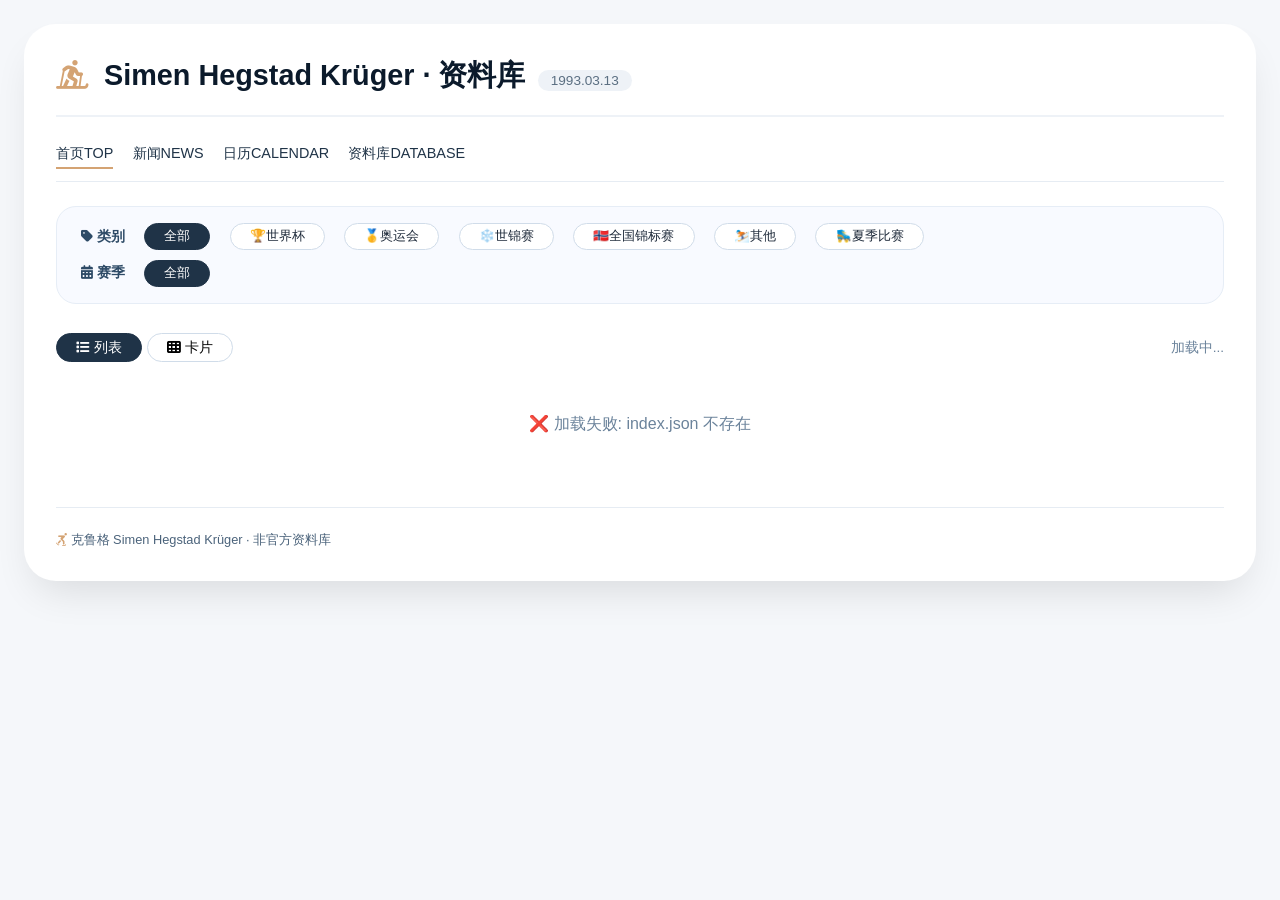
==== index.html @ 01fc7393 "Update index.html" ====
<!DOCTYPE html>
<html lang="zh-Hans">
<head>
    <meta charset="UTF-8" />
    <meta name="viewport" content="width=device-width, initial-scale=1.0" />
    <title>Simen Hegstad Krüger · 资料库</title>
    <link rel="stylesheet" href="https://cdnjs.cloudflare.com/ajax/libs/font-awesome/6.0.0-beta3/css/all.min.css" />
    <link rel="stylesheet" href="style.css" />
</head>
<body>
    <div class="container">
        <!-- 头部 -->
        <div class="site-header">
            <div>
                <span class="logo-main"><i class="fas fa-skiing-nordic"></i> Simen Hegstad Krüger · 资料库</span>
                <span class="logo-sub">1993.03.13</span>
            </div>
        </div>

        <!-- 导航 -->
        <div class="nav-links">
            <a href="#" class="active">首页TOP</a>
            <a href="#">新闻NEWS</a>
            <a href="#">日历CALENDAR</a>
            <a href="#">资料库DATABASE</a>
        </div>
        <!-- 筛选器 -->
        <div class="filter-section">
            <!-- 类别筛选 -->
            <div class="filter-row">
                <span class="label"><i class="fas fa-tag"></i> 类别</span>
                <span class="filter-tag active" data-filter="all">全部</span>
                <span class="filter-tag" data-filter="世界杯">🏆世界杯</span>
                <span class="filter-tag" data-filter="奥运会">🥇奥运会</span>
                <span class="filter-tag" data-filter="世锦赛">❄️世锦赛</span>
                <span class="filter-tag" data-filter="全国锦标赛">🇳🇴全国锦标赛</span>
                <span class="filter-tag" data-filter="其他">⛷️其他</span>
                <span class="filter-tag" data-filter="夏季比赛">🛼夏季比赛</span>
            </div>
            <!-- 赛季筛选 -->
            <div class="filter-row" style="margin-top:0.6rem;">
                <span class="label"><i class="fas fa-calendar-alt"></i> 赛季</span>
                <span class="filter-tag active" data-season="all">全部</span>
                <!-- 由 JavaScript 动态生成 -->
                <span id="season-tags-container"></span>
            </div>
        </div>

        <!-- 视图切换 -->
        <div class="view-controls">
            <div>
                <button class="view-btn active" data-view="list"><i class="fas fa-list"></i> 列表</button>
                <button class="view-btn" data-view="grid"><i class="fas fa-th"></i> 卡片</button>
            </div>
            <div style="font-size:0.85rem; color:#6b839b;">
                <span id="result-count">加载中...</span>
            </div>
        </div>

        <!-- 内容区域 -->
        <div id="content-area">
            <div class="loading"><i class="fas fa-spinner fa-spin"></i> 加载数据中...</div>
        </div>
<!-- 分页控件 -->
<div id="pagination-container" style="margin-top: 1rem; text-align: center;"></div>
        <!-- 底部 -->
        <div class="footer-meta">
            <div><i class="fas fa-skating"></i> 克鲁格 Simen Hegstad Krüger · 非官方资料库</div>
    <script src="script.js"></script>
</body>
</html>
---- style.css ----
* {
    margin: 0;
    padding: 0;
    box-sizing: border-box;
    font-family: 'Segoe UI', Roboto, sans-serif;
}
body {
    background: #f5f7fa;
    color: #1e2a3a;
    padding: 1.5rem;
}
.container {
    max-width: 1280px;
    margin: 0 auto;
    background: white;
    border-radius: 32px;
    box-shadow: 0 20px 40px -12px rgba(0, 0, 0, 0.12);
    padding: 2rem;
}
.site-header {
    display: flex;
    flex-wrap: wrap;
    align-items: baseline;
    justify-content: space-between;
    border-bottom: 2px solid #eef2f7;
    padding-bottom: 1.2rem;
    margin-bottom: 1.5rem;
}
.logo-main {
    font-size: 1.8rem;
    font-weight: 700;
    color: #0b1a2b;
}
.logo-main i {
    color: #d4a373;
    margin-right: 8px;
}
.logo-sub {
    font-size: 0.85rem;
    color: #5b6f82;
    background: #eef2f7;
    padding: 0.2rem 0.8rem;
    border-radius: 40px;
    margin-left: 0.5rem;
}
.nav-links {
    display: flex;
    flex-wrap: wrap;
    gap: 0.5rem 1.2rem;
    margin-bottom: 1.5rem;
    border-bottom: 1px solid #e6ecf3;
    padding-bottom: 0.8rem;
    font-weight: 500;
    font-size: 0.9rem;
}
.nav-links a {
    color: #1f3347;
    text-decoration: none;
    padding: 0.2rem 0;
    border-bottom: 2px solid transparent;
}
.nav-links a.active {
    border-bottom-color: #d4a373;
}
.filter-section {
    background: #f8faff;
    border-radius: 20px;
    padding: 1rem 1.5rem;
    margin-bottom: 1.8rem;
    border: 1px solid #e6edf6;
}
.filter-row {
    display: flex;
    flex-wrap: wrap;
    gap: 0.6rem 1.2rem;
    align-items: center;
}
.filter-row .label {
    font-weight: 600;
    font-size: 0.85rem;
    color: #2d4a66;
}
.filter-tag {
    padding: 0.25rem 1.2rem;
    border-radius: 30px;
    font-size: 0.8rem;
    cursor: pointer;
    border: 1px solid #d0dce9;
    background: white;
    transition: 0.15s;
}
.filter-tag:hover {
    background: #e9eef5;
}
.filter-tag.active {
    background: #1f3347;
    color: white;
    border-color: #1f3347;
}
.view-controls {
    display: flex;
    flex-wrap: wrap;
    gap: 0.5rem 1rem;
    align-items: center;
    justify-content: space-between;
    margin-bottom: 1.2rem;
}
.view-btn {
    padding: 0.3rem 1.2rem;
    border-radius: 30px;
    border: 1px solid #d0dce9;
    background: white;
    cursor: pointer;
    font-size: 0.85rem;
}
.view-btn.active {
    background: #1f3347;
    color: white;
    border-color: #1f3347;
}
.season-group {
    margin-bottom: 2rem;
}
.season-title {
    font-size: 1.2rem;
    font-weight: 700;
    color: #0b1a2b;
    padding: 0.5rem 0;
    border-bottom: 3px solid #d4a373;
    margin-bottom: 1rem;
}
.season-title .count {
    font-size: 0.75rem;
    font-weight: 400;
    color: #6b839b;
    background: #eef2f7;
    padding: 0.1rem 0.7rem;
    border-radius: 30px;
    margin-left: 0.5rem;
}
.event-list {
    display: flex;
    flex-direction: column;
    gap: 0.3rem;
}
.event-item {
    display: flex;
    flex-wrap: wrap;
    align-items: center;
    padding: 0.7rem 1rem;
    border-radius: 12px;
    background: #fafcff;
    border: 1px solid #eef2f7;
    gap: 0.5rem 1rem;
}
.event-item:hover {
    background: #f3f7fe;
}
.event-date {
    font-weight: 600;
    color: #2d4a66;
    min-width: 90px;
    font-size: 0.9rem;
}
.event-type {
    padding: 0.1rem 0.8rem;
    border-radius: 30px;
    font-size: 0.7rem;
    font-weight: 600;
    background: #e4ebf3;
    color: #2d4a66;
}
.event-type.比赛 {
    background: #fce9e6;
    color: #b3412a;
}
.event-type.冰演 {
    background: #e6f0fa;
    color: #1e6a9e;
}
.event-type.采访 {
    background: #e6f7e9;
    color: #2a7a4a;
}
.event-type.展览 {
    background: #f5ece6;
    color: #a66a3e;
}
.event-title {
    flex: 1;
    font-weight: 500;
}
.event-result {
    background: #f0e8d8;
    padding: 0.1rem 0.8rem;
    border-radius: 30px;
    font-size: 0.75rem;
    font-weight: 600;
}
.event-media {
    display: flex;
    gap: 0.6rem;
}
.event-media a {
    color: #6b839b;
    font-size: 0.85rem;
    text-decoration: none;
}
.event-media a:hover {
    color: #d4a373;
}
.event-grid {
    display: grid;
    grid-template-columns: repeat(auto-fill, minmax(280px, 1fr));
    gap: 1rem;
}
.event-card {
    background: #fafcff;
    border: 1px solid #eef2f7;
    border-radius: 16px;
    padding: 1.2rem;
}
.event-card .date {
    font-size: 0.8rem;
    color: #6b839b;
}
.event-card .title {
    font-weight: 600;
    font-size: 1rem;
    margin: 0.3rem 0;
}
.event-card .type {
    display: inline-block;
    padding: 0.1rem 0.7rem;
    border-radius: 30px;
    font-size: 0.7rem;
    font-weight: 600;
    margin-top: 0.3rem;
}
.event-card .type.比赛 {
    background: #fce9e6;
    color: #b3412a;
}
.event-card .type.冰演 {
    background: #e6f0fa;
    color: #1e6a9e;
}
.event-card .type.采访 {
    background: #e6f7e9;
    color: #2a7a4a;
}
.event-card .type.展览 {
    background: #f5ece6;
    color: #a66a3e;
}
.event-card .media-links {
    margin-top: 0.6rem;
    display: flex;
    gap: 0.8rem;
    font-size: 0.8rem;
}
.event-card .media-links a {
    color: #6b839b;
    text-decoration: none;
}
.event-card .media-links a:hover {
    color: #d4a373;
}
.footer-meta {
    margin-top: 2.5rem;
    padding-top: 1.5rem;
    border-top: 1px solid #e6ecf3;
    display: flex;
    flex-wrap: wrap;
    justify-content: space-between;
    font-size: 0.8rem;
    color: #4b637b;
}
.footer-meta i {
    color: #d4a373;
}
.github-badge {
    background: #1e2f40;
    color: white;
    padding: 0.2rem 1rem;
    border-radius: 40px;
    font-size: 0.75rem;
    margin-left: 0.5rem;
}
.loading,
.empty {
    text-align: center;
    padding: 2rem;
    color: #6b839b;
}
.empty i {
    font-size: 2rem;
    display: block;
    margin-bottom: 0.5rem;
}
@media (max-width: 600px) {
    .container {
        padding: 1rem;
    }
    .event-item {
        flex-direction: column;
        align-items: flex-start;
    }
}
.pagination {
    display: flex;
    gap: 0.4rem;
    justify-content: center;
    align-items: center;
    flex-wrap: wrap;
    margin-top: 1rem;
    padding-top: 1rem;
    border-top: 1px solid #eef2f7;
}
.page-btn {
    padding: 0.3rem 0.8rem;
    border-radius: 30px;
    border: 1px solid #d0dce9;
    background: white;
    cursor: pointer;
    font-size: 0.85rem;
    transition: 0.15s;
}
.page-btn:hover:not(:disabled) {
    background: #e9eef5;
}
.page-btn.active {
    background: #1f3347;
    color: white;
    border-color: #1f3347;
}
.page-btn:disabled {
    opacity: 0.4;
    cursor: not-allowed;
}
.page-ellipsis {
    padding: 0.3rem 0.4rem;
    color: #6b839b;
}
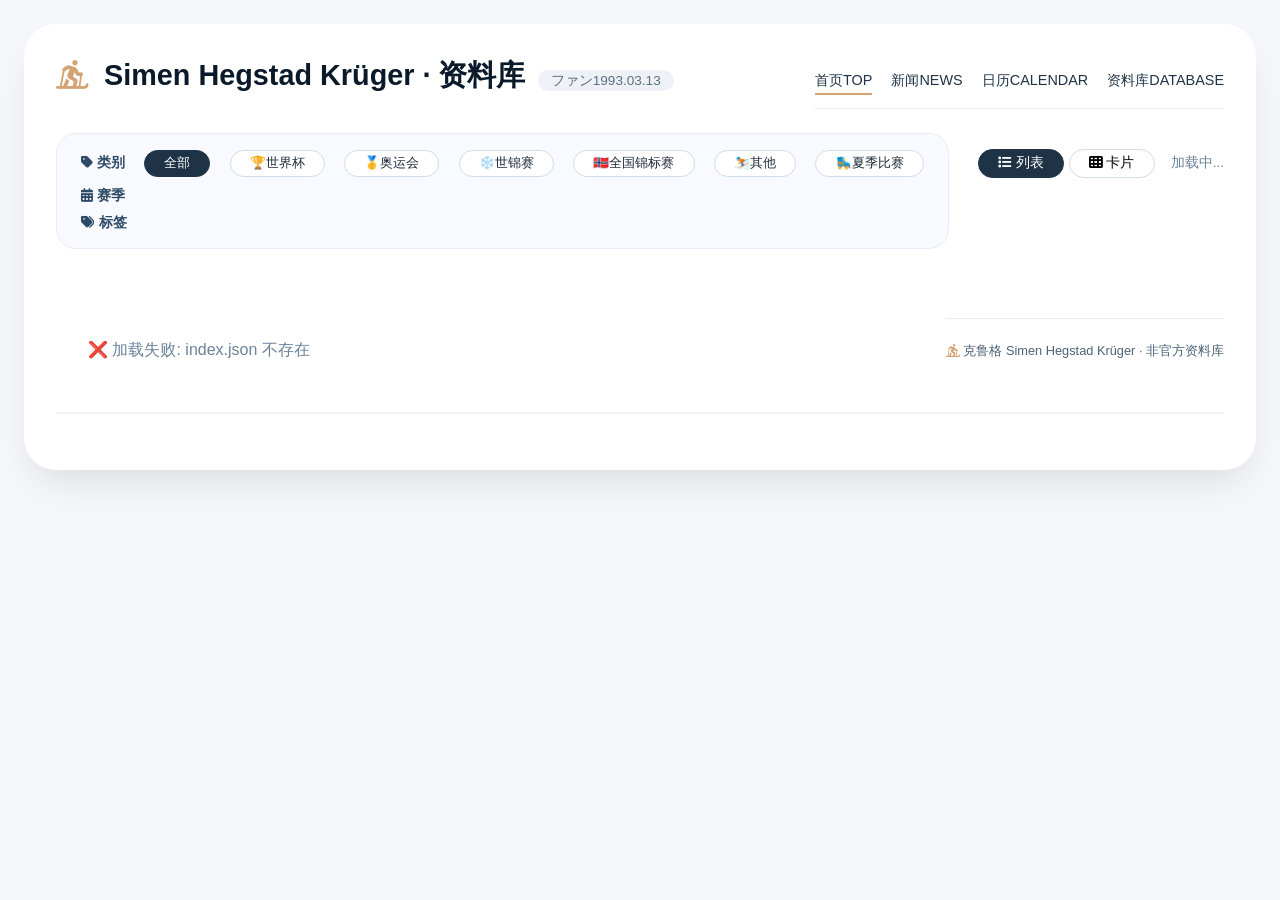
==== commit e06ce91f: "Update index.html" ====
--- a/index.html
+++ b/index.html
@@ -3,28 +3,27 @@
 <head>
     <meta charset="UTF-8" />
     <meta name="viewport" content="width=device-width, initial-scale=1.0" />
-    <title>Simen Hegstad Krüger · 资料库</title>
+    <title>羽生结弦 · 资料库</title>
     <link rel="stylesheet" href="https://cdnjs.cloudflare.com/ajax/libs/font-awesome/6.0.0-beta3/css/all.min.css" />
     <link rel="stylesheet" href="style.css" />
 </head>
 <body>
     <div class="container">
-        <!-- 头部 -->
+        <!-- ===== 头部 ===== -->
         <div class="site-header">
             <div>
                 <span class="logo-main"><i class="fas fa-skiing-nordic"></i> Simen Hegstad Krüger · 资料库</span>
-                <span class="logo-sub">1993.03.13</span>
+                <span class="logo-sub">ファン1993.03.13</span>
             </div>
-        </div>
-
-        <!-- 导航 -->
+        <!-- ===== 导航 ===== -->
         <div class="nav-links">
             <a href="#" class="active">首页TOP</a>
             <a href="#">新闻NEWS</a>
             <a href="#">日历CALENDAR</a>
             <a href="#">资料库DATABASE</a>
-        </div>
-        <!-- 筛选器 -->
+          </div>
+
+        <!-- ===== 筛选区域 ===== -->
         <div class="filter-section">
             <!-- 类别筛选 -->
             <div class="filter-row">
@@ -35,18 +34,26 @@
                 <span class="filter-tag" data-filter="世锦赛">❄️世锦赛</span>
                 <span class="filter-tag" data-filter="全国锦标赛">🇳🇴全国锦标赛</span>
                 <span class="filter-tag" data-filter="其他">⛷️其他</span>
-                <span class="filter-tag" data-filter="夏季比赛">🛼夏季比赛</span>
-            </div>
+                <span class="filter-tag" data-filter="夏季比赛">🛼夏季比赛</span>         
+             </div>
             <!-- 赛季筛选 -->
             <div class="filter-row" style="margin-top:0.6rem;">
                 <span class="label"><i class="fas fa-calendar-alt"></i> 赛季</span>
-                <span class="filter-tag active" data-season="all">全部</span>
-                <!-- 由 JavaScript 动态生成 -->
-                <span id="season-tags-container"></span>
+                <span id="season-tags-container">
+                    <!-- 由 JavaScript 动态生成 -->
+                </span>
+            </div>
+
+            <!-- 标签筛选 -->
+            <div class="filter-row" style="margin-top:0.6rem; flex-wrap: wrap;">
+                <span class="label"><i class="fas fa-tags"></i> 标签</span>
+                <span id="tag-container">
+                    <!-- 由 JavaScript 动态生成 -->
+                </span>
             </div>
         </div>
 
-        <!-- 视图切换 -->
+        <!-- ===== 视图切换 ===== -->
         <div class="view-controls">
             <div>
                 <button class="view-btn active" data-view="list"><i class="fas fa-list"></i> 列表</button>
@@ -57,15 +64,17 @@
             </div>
         </div>
 
-        <!-- 内容区域 -->
+        <!-- ===== 内容区域 ===== -->
         <div id="content-area">
             <div class="loading"><i class="fas fa-spinner fa-spin"></i> 加载数据中...</div>
         </div>
-<!-- 分页控件 -->
-<div id="pagination-container" style="margin-top: 1rem; text-align: center;"></div>
-        <!-- 底部 -->
+
+        <!-- ===== 分页控件 ===== -->
+        <div id="pagination-container" style="margin-top: 1rem; text-align: center;"></div>
+
+        <!-- ===== 底部 ===== -->
         <div class="footer-meta">
-            <div><i class="fas fa-skating"></i> 克鲁格 Simen Hegstad Krüger · 非官方资料库</div>
+            <div><i class="fas fa-skiing-nordic"></i> 克鲁格 Simen Hegstad Krüger · 非官方资料库</div>
     <script src="script.js"></script>
 </body>
 </html>
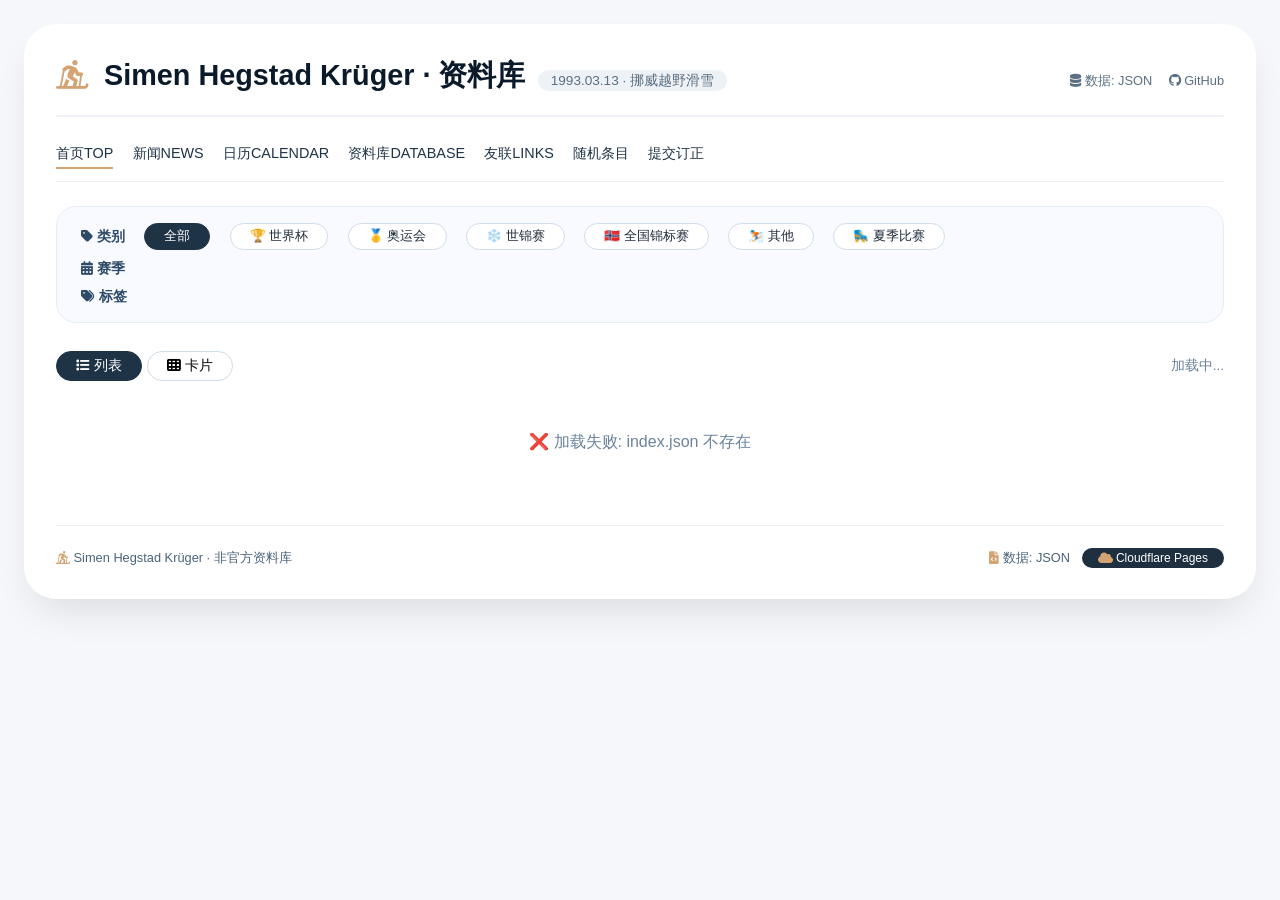
==== commit fc003a11: "Update index.html" ====
--- a/index.html
+++ b/index.html
@@ -3,7 +3,7 @@
 <head>
     <meta charset="UTF-8" />
     <meta name="viewport" content="width=device-width, initial-scale=1.0" />
-    <title>羽生结弦 · 资料库</title>
+    <title>Simen Hegstad Krüger · 资料库</title>
     <link rel="stylesheet" href="https://cdnjs.cloudflare.com/ajax/libs/font-awesome/6.0.0-beta3/css/all.min.css" />
     <link rel="stylesheet" href="style.css" />
 </head>
@@ -13,15 +13,24 @@
         <div class="site-header">
             <div>
                 <span class="logo-main"><i class="fas fa-skiing-nordic"></i> Simen Hegstad Krüger · 资料库</span>
-                <span class="logo-sub">ファン1993.03.13</span>
+                <span class="logo-sub">1993.03.13 · 挪威越野滑雪</span>
             </div>
+            <div style="font-size:0.8rem; color:#5b6f82;">
+                <i class="fas fa-database"></i> 数据: JSON
+                <span style="margin-left:0.8rem;"><i class="fab fa-github"></i> GitHub</span>
+            </div>
+        </div>
+
         <!-- ===== 导航 ===== -->
         <div class="nav-links">
             <a href="#" class="active">首页TOP</a>
             <a href="#">新闻NEWS</a>
             <a href="#">日历CALENDAR</a>
             <a href="#">资料库DATABASE</a>
-          </div>
+            <a href="#">友联LINKS</a>
+            <a href="#">随机条目</a>
+            <a href="#">提交订正</a>
+        </div>
 
         <!-- ===== 筛选区域 ===== -->
         <div class="filter-section">
@@ -29,13 +38,14 @@
             <div class="filter-row">
                 <span class="label"><i class="fas fa-tag"></i> 类别</span>
                 <span class="filter-tag active" data-filter="all">全部</span>
-                <span class="filter-tag" data-filter="世界杯">🏆世界杯</span>
-                <span class="filter-tag" data-filter="奥运会">🥇奥运会</span>
-                <span class="filter-tag" data-filter="世锦赛">❄️世锦赛</span>
-                <span class="filter-tag" data-filter="全国锦标赛">🇳🇴全国锦标赛</span>
-                <span class="filter-tag" data-filter="其他">⛷️其他</span>
-                <span class="filter-tag" data-filter="夏季比赛">🛼夏季比赛</span>         
-             </div>
+                <span class="filter-tag" data-filter="世界杯">🏆 世界杯</span>
+                <span class="filter-tag" data-filter="奥运会">🥇 奥运会</span>
+                <span class="filter-tag" data-filter="世锦赛">❄️ 世锦赛</span>
+                <span class="filter-tag" data-filter="全国锦标赛">🇳🇴 全国锦标赛</span>
+                <span class="filter-tag" data-filter="其他">⛷️ 其他</span>
+                <span class="filter-tag" data-filter="夏季比赛">🛼 夏季比赛</span>
+            </div>
+
             <!-- 赛季筛选 -->
             <div class="filter-row" style="margin-top:0.6rem;">
                 <span class="label"><i class="fas fa-calendar-alt"></i> 赛季</span>
@@ -74,7 +84,14 @@
 
         <!-- ===== 底部 ===== -->
         <div class="footer-meta">
-            <div><i class="fas fa-skiing-nordic"></i> 克鲁格 Simen Hegstad Krüger · 非官方资料库</div>
+            <div><i class="fas fa-skiing-nordic"></i> Simen Hegstad Krüger · 非官方资料库</div>
+            <div>
+                <i class="fas fa-file-code"></i> 数据: JSON
+                <span class="github-badge"><i class="fas fa-cloud"></i> Cloudflare Pages</span>
+            </div>
+        </div>
+    </div>
+
     <script src="script.js"></script>
 </body>
 </html>
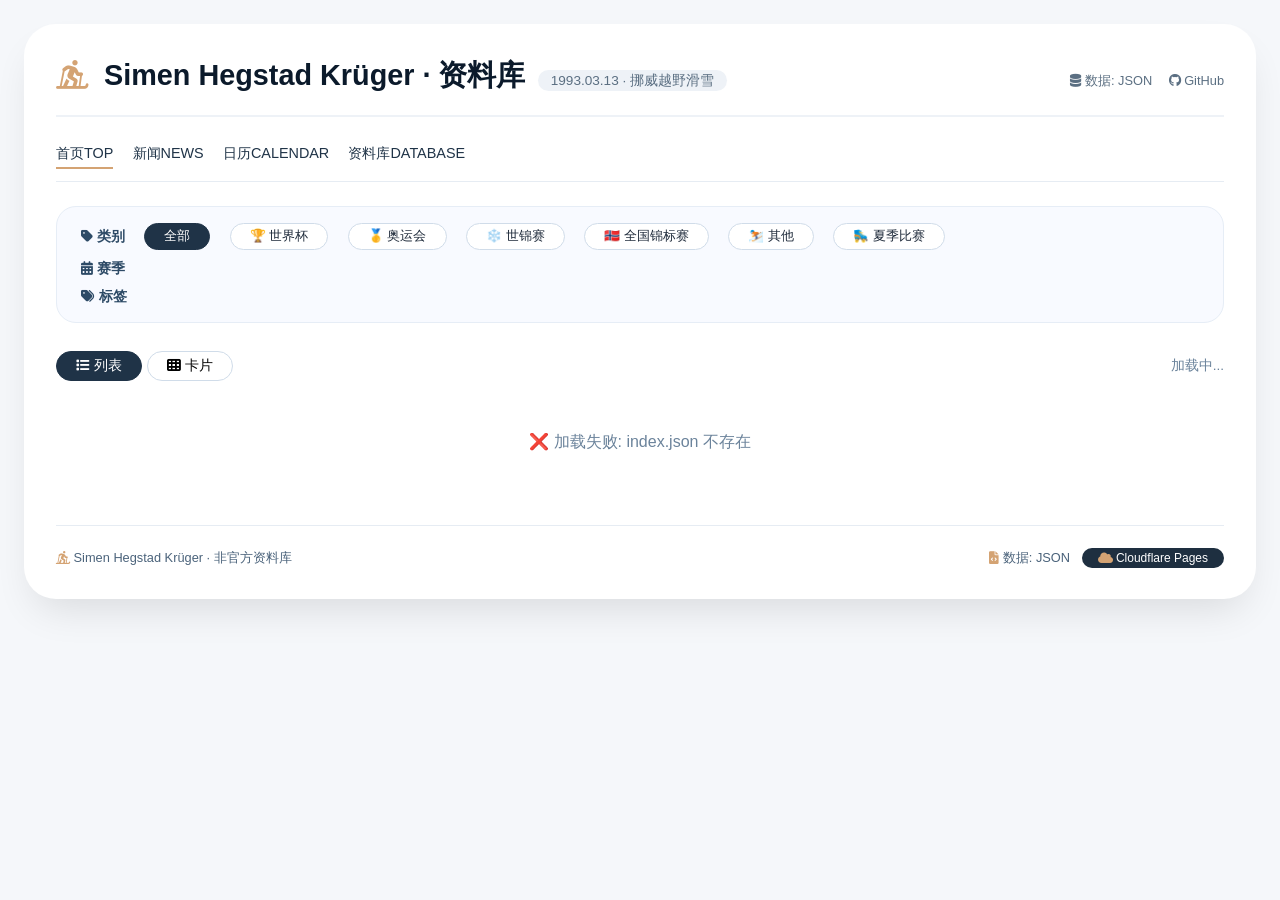
==== commit 8cba145c: "Update index.html" ====
--- a/index.html
+++ b/index.html
@@ -27,9 +27,6 @@
             <a href="#">新闻NEWS</a>
             <a href="#">日历CALENDAR</a>
             <a href="#">资料库DATABASE</a>
-            <a href="#">友联LINKS</a>
-            <a href="#">随机条目</a>
-            <a href="#">提交订正</a>
         </div>
 
         <!-- ===== 筛选区域 ===== -->
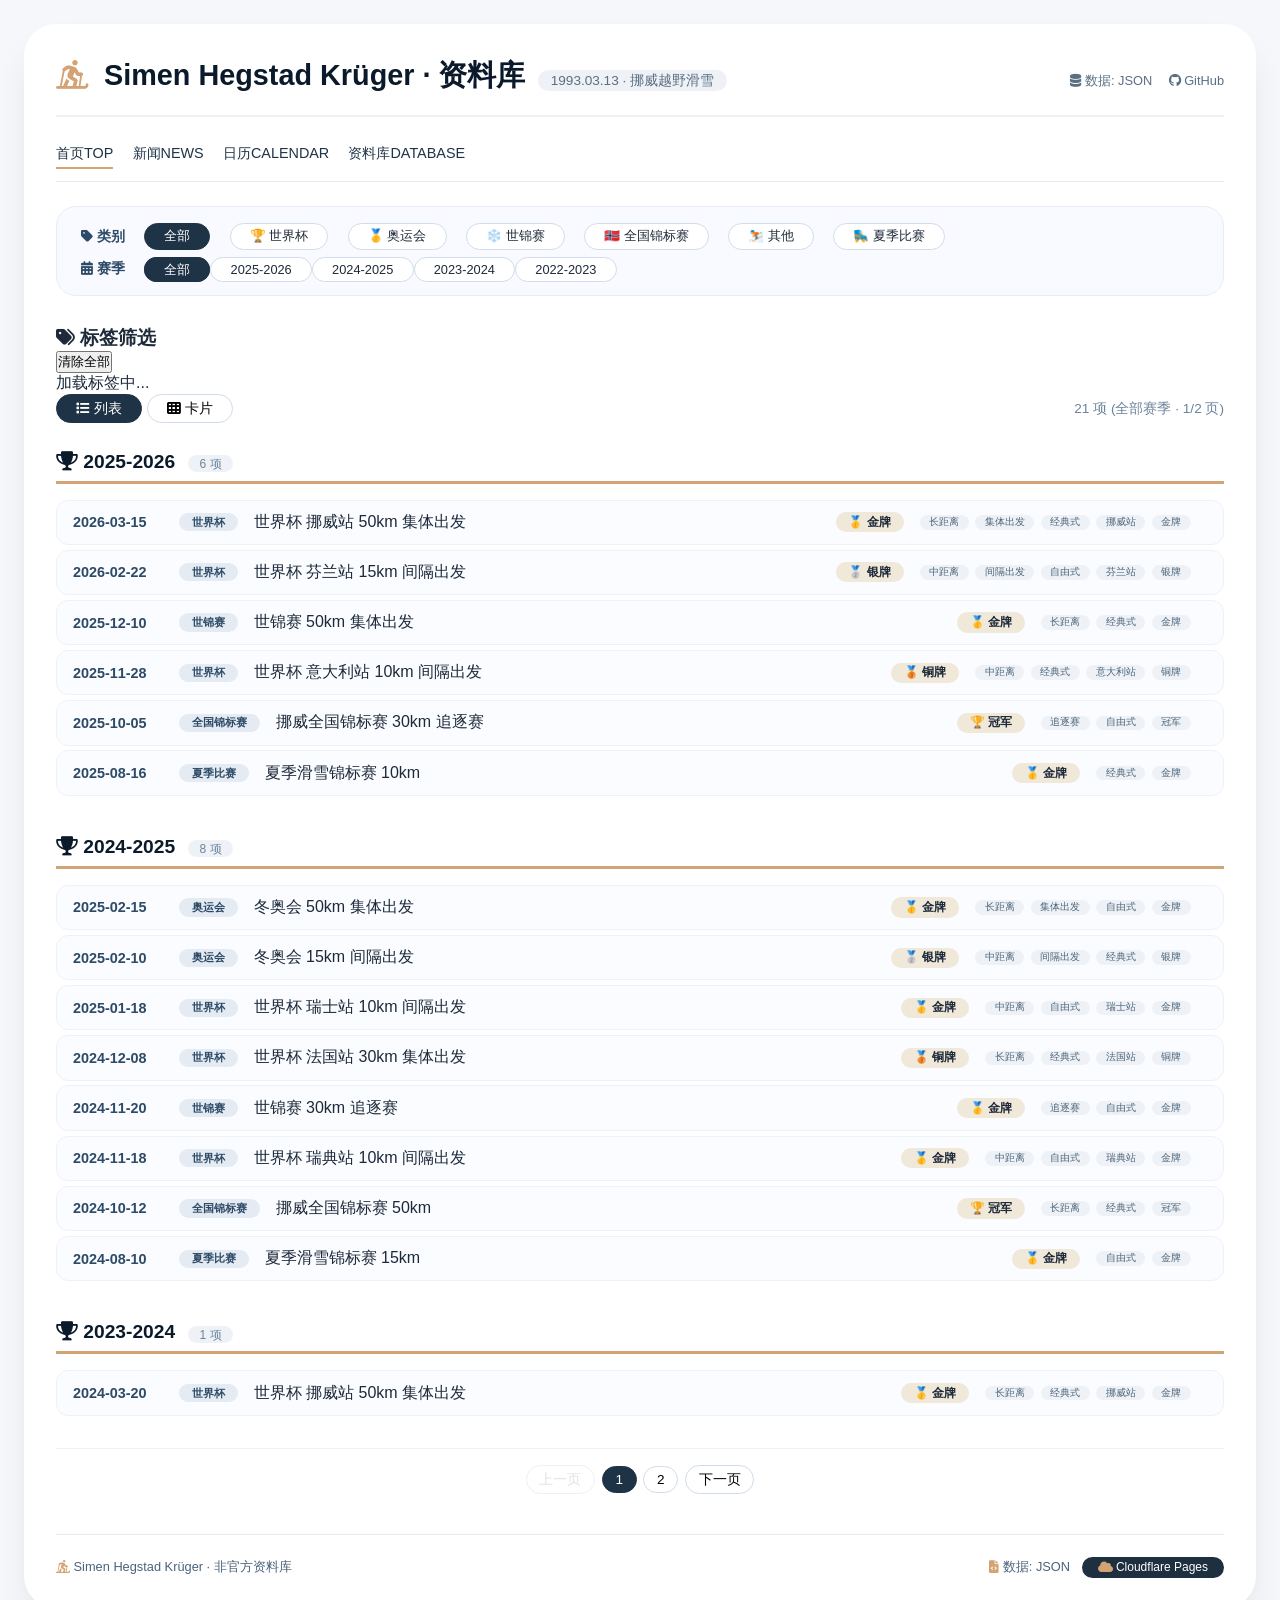
==== commit b8dc7279: "Update index.html" ====
--- a/index.html
+++ b/index.html
@@ -31,7 +31,7 @@
 
         <!-- ===== 筛选区域 ===== -->
         <div class="filter-section">
-            <!-- 类别筛选 -->
+            <!-- 类别筛选（横向） -->
             <div class="filter-row">
                 <span class="label"><i class="fas fa-tag"></i> 类别</span>
                 <span class="filter-tag active" data-filter="all">全部</span>
@@ -43,41 +43,49 @@
                 <span class="filter-tag" data-filter="夏季比赛">🛼 夏季比赛</span>
             </div>
 
-            <!-- 赛季筛选 -->
+            <!-- 赛季筛选（横向） -->
             <div class="filter-row" style="margin-top:0.6rem;">
                 <span class="label"><i class="fas fa-calendar-alt"></i> 赛季</span>
-                <span id="season-tags-container">
-                    <!-- 由 JavaScript 动态生成 -->
-                </span>
-            </div>
-
-            <!-- 标签筛选 -->
-            <div class="filter-row" style="margin-top:0.6rem; flex-wrap: wrap;">
-                <span class="label"><i class="fas fa-tags"></i> 标签</span>
-                <span id="tag-container">
-                    <!-- 由 JavaScript 动态生成 -->
-                </span>
+                <span id="season-tags-container"></span>
             </div>
         </div>
 
-        <!-- ===== 视图切换 ===== -->
-        <div class="view-controls">
-            <div>
-                <button class="view-btn active" data-view="list"><i class="fas fa-list"></i> 列表</button>
-                <button class="view-btn" data-view="grid"><i class="fas fa-th"></i> 卡片</button>
-            </div>
-            <div style="font-size:0.85rem; color:#6b839b;">
-                <span id="result-count">加载中...</span>
+        <!-- ===== 主体：侧边栏 + 内容 ===== -->
+        <div class="main-layout">
+            <!-- 左侧：纵向标签筛选 -->
+            <aside class="tag-sidebar">
+                <div class="tag-sidebar-header">
+                    <h3><i class="fas fa-tags"></i> 标签筛选</h3>
+                    <button id="clear-tags-btn" class="clear-btn">清除全部</button>
+                </div>
+                <div id="tag-sidebar-content">
+                    <!-- 由 JavaScript 动态生成 -->
+                    <div class="loading-tags">加载标签中...</div>
+                </div>
+            </aside>
+
+            <!-- 右侧：内容区 -->
+            <div class="main-content">
+                <!-- 视图切换 -->
+                <div class="view-controls">
+                    <div>
+                        <button class="view-btn active" data-view="list"><i class="fas fa-list"></i> 列表</button>
+                        <button class="view-btn" data-view="grid"><i class="fas fa-th"></i> 卡片</button>
+                    </div>
+                    <div style="font-size:0.85rem; color:#6b839b;">
+                        <span id="result-count">加载中...</span>
+                    </div>
+                </div>
+
+                <!-- 内容区域 -->
+                <div id="content-area">
+                    <div class="loading"><i class="fas fa-spinner fa-spin"></i> 加载数据中...</div>
+                </div>
+
+                <!-- 分页 -->
+                <div id="pagination-container" style="margin-top: 1rem; text-align: center;"></div>
             </div>
         </div>
-
-        <!-- ===== 内容区域 ===== -->
-        <div id="content-area">
-            <div class="loading"><i class="fas fa-spinner fa-spin"></i> 加载数据中...</div>
-        </div>
-
-        <!-- ===== 分页控件 ===== -->
-        <div id="pagination-container" style="margin-top: 1rem; text-align: center;"></div>
 
         <!-- ===== 底部 ===== -->
         <div class="footer-meta">
--- a/style.css
+++ b/style.css
@@ -342,3 +342,55 @@
     padding: 0.3rem 0.4rem;
     color: #6b839b;
 }
+/* ---------- 标签样式 ---------- */
+.event-tags {
+    display: flex;
+    flex-wrap: wrap;
+    gap: 0.25rem 0.4rem;
+}
+
+.mini-tag {
+    background: #eef2f7;
+    padding: 0.05rem 0.6rem;
+    border-radius: 30px;
+    font-size: 0.6rem;
+    color: #4d6479;
+    white-space: nowrap;
+}
+
+/* 标签按钮选中状态 */
+.tag-btn.active {
+    background: #d4a373 !important;
+    color: white !important;
+    border-color: #d4a373 !important;
+}
+/* ---------- 标签样式 ---------- */
+.event-tags {
+    display: flex;
+    flex-wrap: wrap;
+    gap: 0.25rem 0.4rem;
+}
+
+.mini-tag {
+    background: #eef2f7;
+    padding: 0.05rem 0.6rem;
+    border-radius: 30px;
+    font-size: 0.6rem;
+    color: #4d6479;
+    white-space: nowrap;
+}
+
+/* 标签按钮选中状态 */
+.tag-btn.active {
+    background: #d4a373 !important;
+    color: white !important;
+    border-color: #d4a373 !important;
+}
+
+.tag-btn:hover {
+    background: #e9eef5;
+}
+/* 标签按钮悬停 */
+.tag-btn:hover {
+    background: #e9eef5;
+}
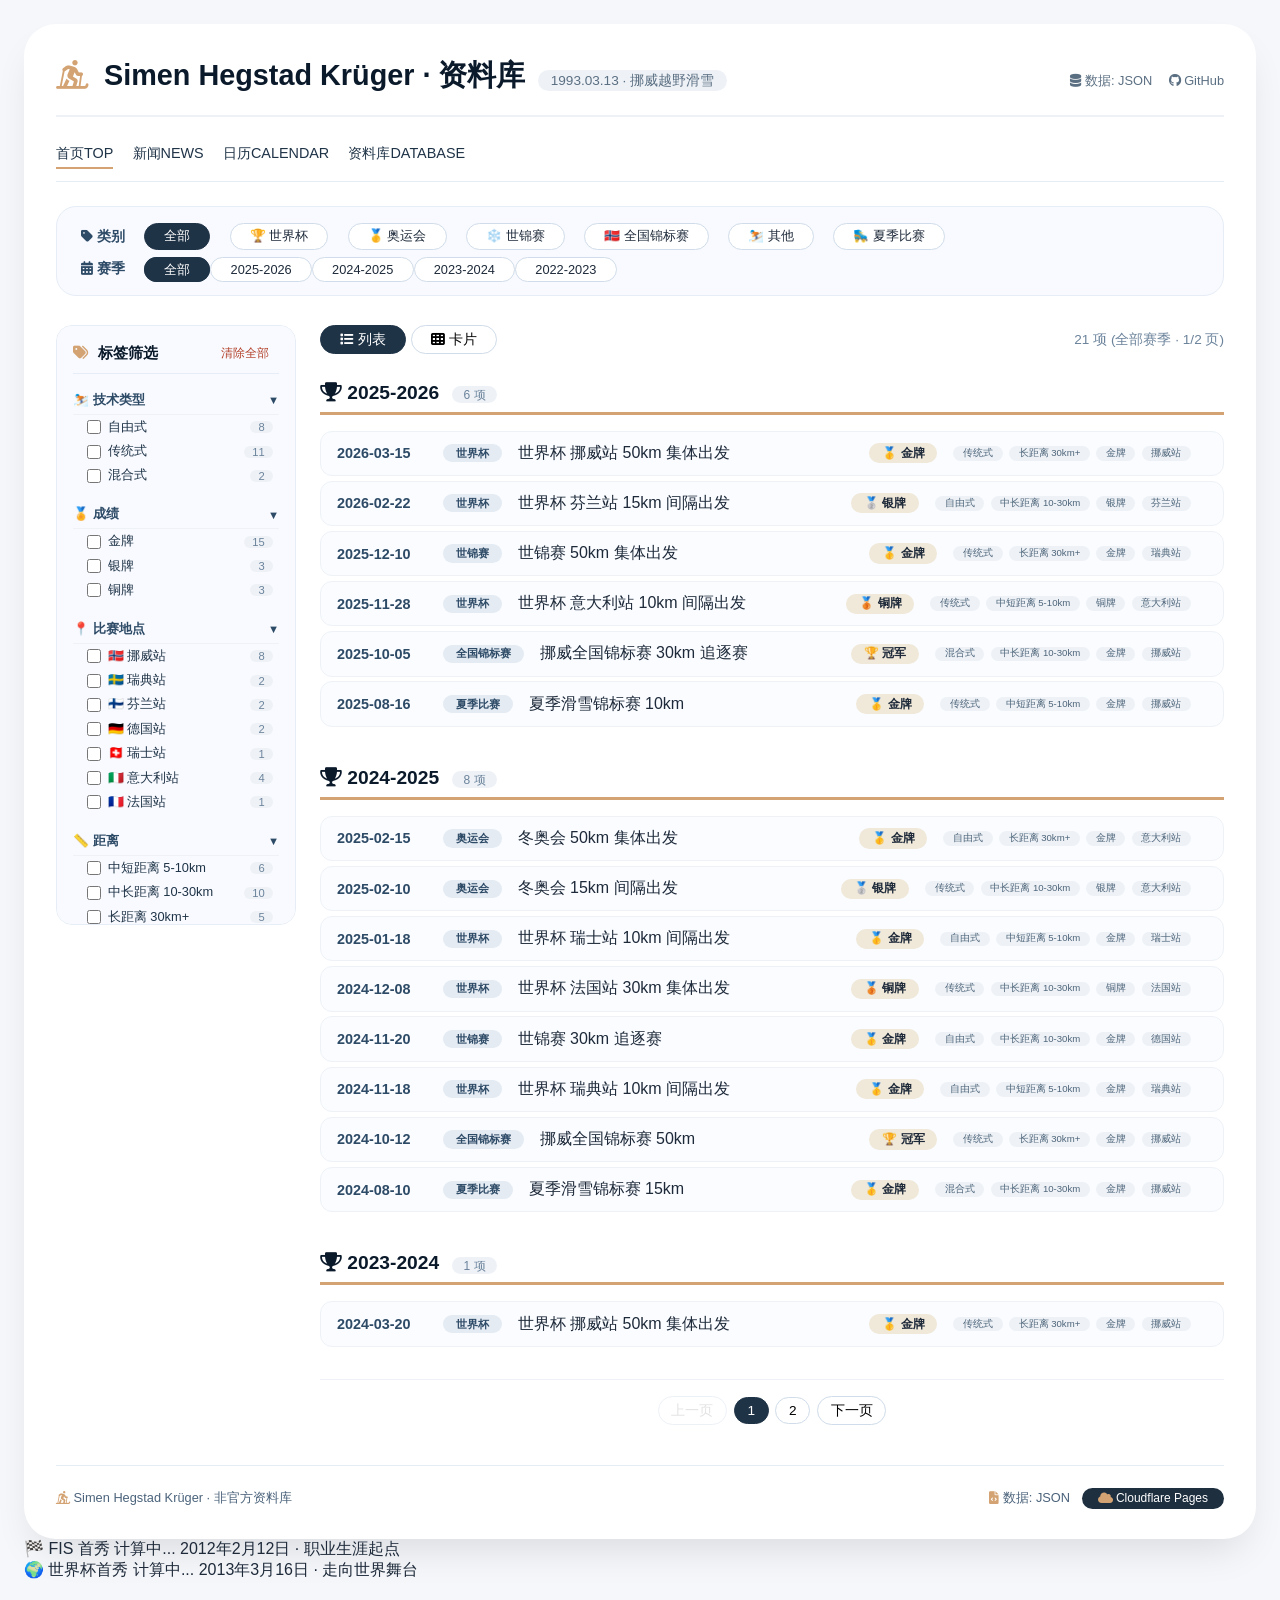
==== commit 871e2574: "Update index.html" ====
--- a/index.html
+++ b/index.html
@@ -96,7 +96,20 @@
             </div>
         </div>
     </div>
-
+    <!-- ===== 底部生涯统计 ===== -->
+<div class="career-stats">
+    <div class="career-stat-item">
+        <span class="career-stat-label">🏁 FIS 首秀</span>
+        <span class="career-stat-number" id="fis-days">计算中...</span>
+        <span class="career-stat-desc">2012年2月12日 · 职业生涯起点</span>
+    </div>
+    <div class="career-stat-divider"></div>
+    <div class="career-stat-item">
+        <span class="career-stat-label">🌍 世界杯首秀</span>
+        <span class="career-stat-number" id="wc-days">计算中...</span>
+        <span class="career-stat-desc">2013年3月16日 · 走向世界舞台</span>
+    </div>
+</div>
     <script src="script.js"></script>
 </body>
 </html>
--- a/style.css
+++ b/style.css
@@ -394,3 +394,177 @@
 .tag-btn:hover {
     background: #e9eef5;
 }
+/* ===== 主布局 ===== */
+.main-layout {
+    display: flex;
+    gap: 1.5rem;
+    margin-top: 1rem;
+}
+
+/* ===== 左侧标签侧边栏 ===== */
+.tag-sidebar {
+    width: 240px;
+    min-width: 200px;
+    flex-shrink: 0;
+    background: #f8faff;
+    border-radius: 16px;
+    padding: 1rem;
+    border: 1px solid #e6edf6;
+    max-height: 600px;
+    overflow-y: auto;
+    position: sticky;
+    top: 1rem;
+}
+
+.tag-sidebar-header {
+    display: flex;
+    justify-content: space-between;
+    align-items: center;
+    margin-bottom: 0.8rem;
+    padding-bottom: 0.5rem;
+    border-bottom: 1px solid #e6edf6;
+}
+
+.tag-sidebar-header h3 {
+    font-size: 0.95rem;
+    font-weight: 600;
+    color: #0b1a2b;
+    margin: 0;
+}
+
+.tag-sidebar-header h3 i {
+    color: #d4a373;
+    margin-right: 6px;
+}
+
+.clear-btn {
+    background: none;
+    border: none;
+    color: #b3412a;
+    font-size: 0.75rem;
+    cursor: pointer;
+    padding: 0.2rem 0.6rem;
+    border-radius: 4px;
+}
+
+.clear-btn:hover {
+    background: #fce9e6;
+}
+
+/* ===== 标签分类组 ===== */
+.tag-group {
+    margin-bottom: 0.8rem;
+}
+
+.tag-group-title {
+    font-weight: 600;
+    font-size: 0.8rem;
+    color: #2d4a66;
+    padding: 0.3rem 0;
+    cursor: pointer;
+    display: flex;
+    justify-content: space-between;
+    align-items: center;
+    user-select: none;
+    border-bottom: 1px solid #eef2f7;
+}
+
+.tag-group-title:hover {
+    color: #d4a373;
+}
+
+.tag-group-title .arrow {
+    transition: transform 0.2s;
+    font-size: 0.7rem;
+}
+
+.tag-group-title .arrow.collapsed {
+    transform: rotate(-90deg);
+}
+
+.tag-group-items {
+    padding-left: 0.5rem;
+    overflow: hidden;
+    transition: max-height 0.3s ease;
+}
+
+.tag-group-items.collapsed {
+    max-height: 0 !important;
+    padding-top: 0;
+    padding-bottom: 0;
+}
+
+/* ===== 标签项（纵向） ===== */
+.tag-item {
+    display: flex;
+    align-items: center;
+    gap: 0.4rem;
+    padding: 0.2rem 0.4rem;
+    border-radius: 6px;
+    cursor: pointer;
+    font-size: 0.8rem;
+    color: #1f3347;
+    transition: 0.15s;
+    margin: 1px 0;
+}
+
+.tag-item:hover {
+    background: #eef2f7;
+}
+
+.tag-item input[type="checkbox"] {
+    width: 14px;
+    height: 14px;
+    cursor: pointer;
+    accent-color: #d4a373;
+    flex-shrink: 0;
+}
+
+.tag-item .tag-label {
+    flex: 1;
+}
+
+.tag-item .tag-count {
+    color: #6b839b;
+    font-size: 0.7rem;
+    background: #eef2f7;
+    padding: 0 0.5rem;
+    border-radius: 30px;
+}
+
+.tag-item.active {
+    background: #f0ece4;
+}
+
+/* ===== 右侧内容 ===== */
+.main-content {
+    flex: 1;
+    min-width: 0;
+}
+
+/* ===== 响应式 ===== */
+@media (max-width: 768px) {
+    .main-layout {
+        flex-direction: column;
+    }
+    
+    .tag-sidebar {
+        width: 100%;
+        min-width: unset;
+        max-height: 300px;
+        position: static;
+    }
+    
+    .tag-sidebar .tag-group-items {
+        max-height: 200px;
+        overflow-y: auto;
+    }
+}
+
+/* ===== 加载状态 ===== */
+.loading-tags {
+    color: #6b839b;
+    font-size: 0.85rem;
+    text-align: center;
+    padding: 1rem 0;
+}
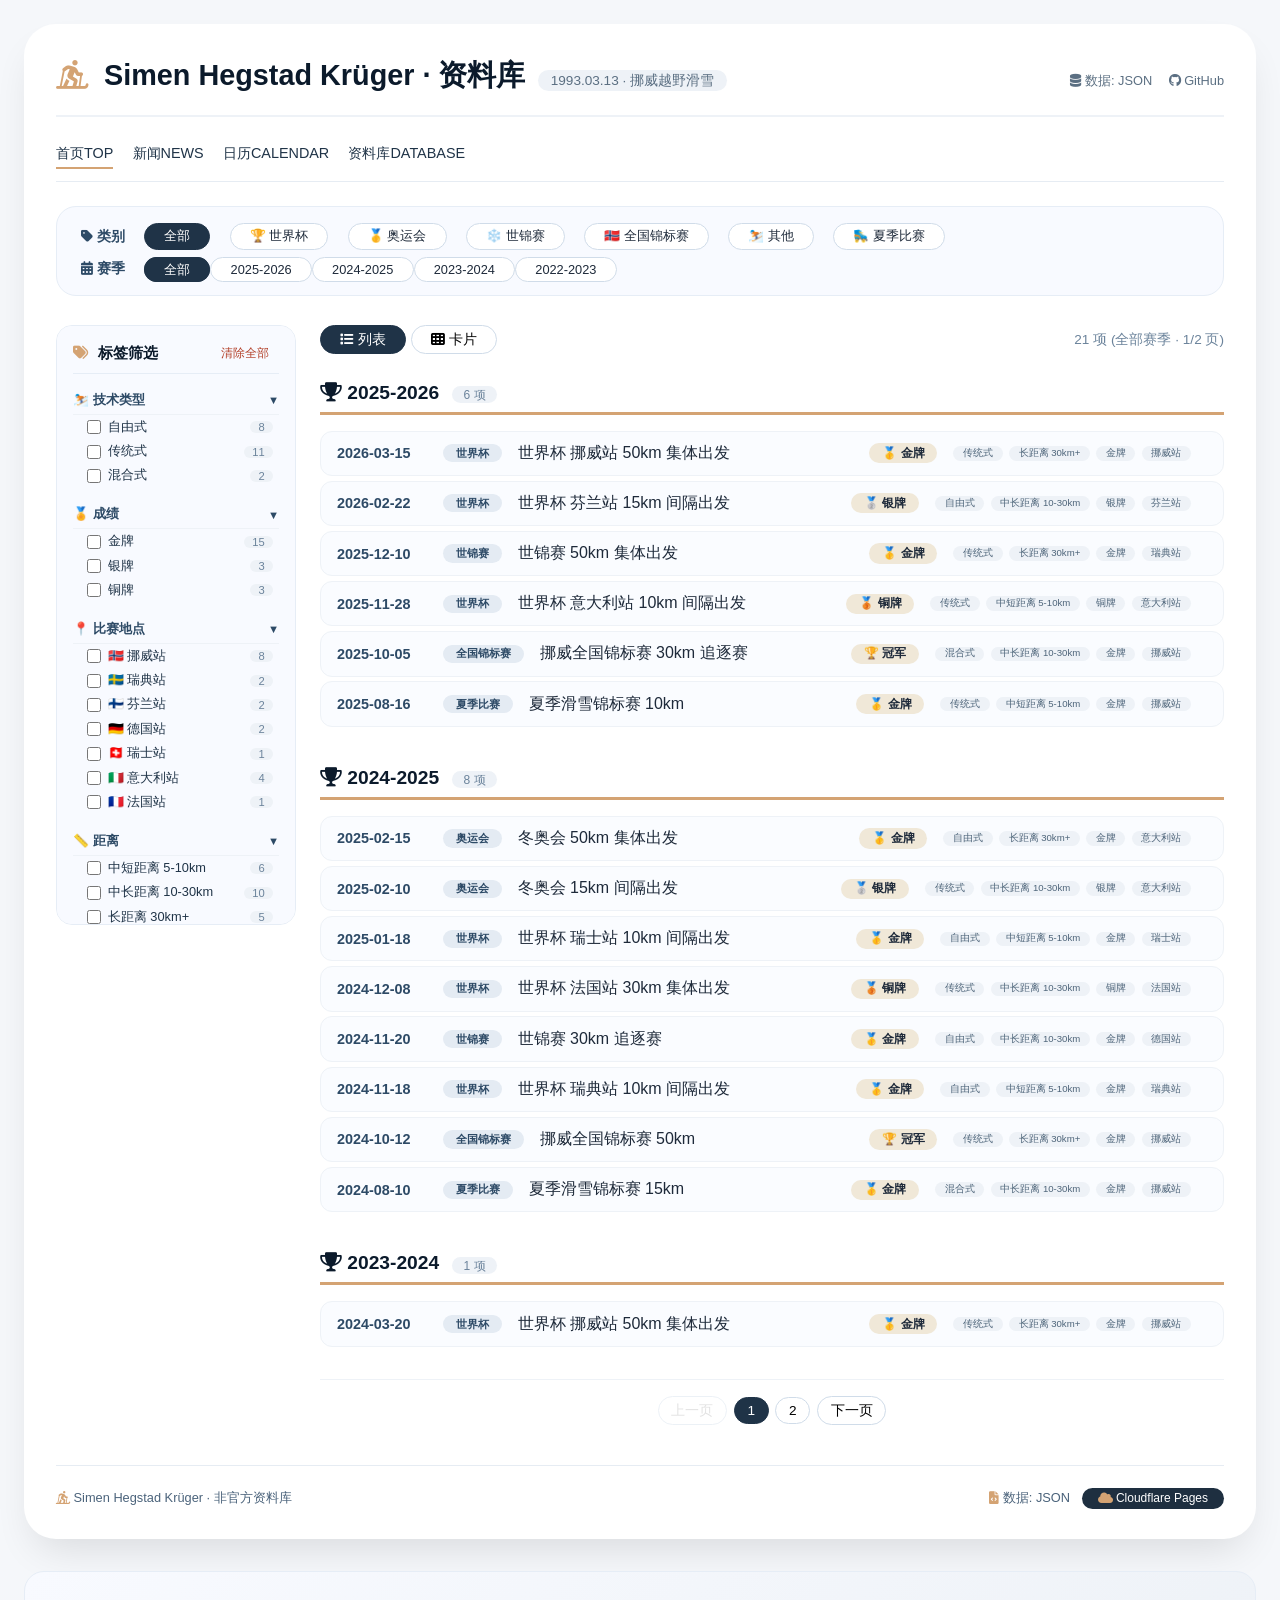
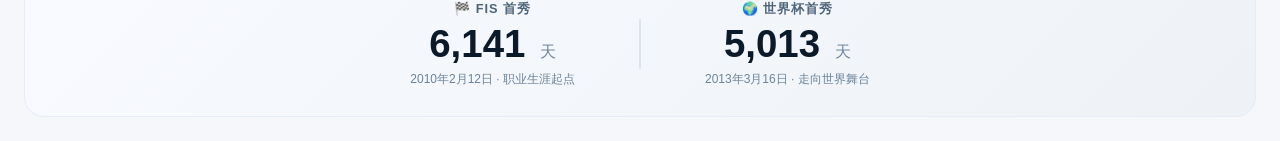
==== commit 4813148b: "Update index.html" ====
--- a/index.html
+++ b/index.html
@@ -101,7 +101,7 @@
     <div class="career-stat-item">
         <span class="career-stat-label">🏁 FIS 首秀</span>
         <span class="career-stat-number" id="fis-days">计算中...</span>
-        <span class="career-stat-desc">2012年2月12日 · 职业生涯起点</span>
+        <span class="career-stat-desc">2010年2月12日 · 职业生涯起点</span>
     </div>
     <div class="career-stat-divider"></div>
     <div class="career-stat-item">
--- a/style.css
+++ b/style.css
@@ -568,3 +568,75 @@
     text-align: center;
     padding: 1rem 0;
 }
+/* ===== 底部生涯统计 ===== */
+.career-stats {
+    display: flex;
+    justify-content: center;
+    align-items: center;
+    gap: 2rem 4rem;
+    flex-wrap: wrap;
+    padding: 1.8rem 2rem;
+    margin-top: 2rem;
+    background: linear-gradient(135deg, #f8faff 0%, #eef2f7 100%);
+    border-radius: 20px;
+    border: 1px solid #e6edf6;
+}
+
+.career-stat-item {
+    text-align: center;
+}
+
+.career-stat-label {
+    display: block;
+    font-size: 0.8rem;
+    font-weight: 600;
+    color: #4d6479;
+    letter-spacing: 1px;
+    text-transform: uppercase;
+}
+
+.career-stat-number {
+    display: block;
+    font-size: 2.4rem;
+    font-weight: 700;
+    color: #0b1a2b;
+    line-height: 1.2;
+    margin: 0.2rem 0;
+    font-variant-numeric: tabular-nums;
+}
+
+.career-stat-number .days-suffix {
+    font-size: 1rem;
+    font-weight: 400;
+    color: #6b839b;
+    margin-left: 4px;
+}
+
+.career-stat-desc {
+    display: block;
+    font-size: 0.75rem;
+    color: #6b839b;
+}
+
+.career-stat-divider {
+    width: 2px;
+    height: 50px;
+    background: #dce5ef;
+    border-radius: 4px;
+}
+
+/* 响应式 */
+@media (max-width: 600px) {
+    .career-stats {
+        flex-direction: column;
+        gap: 1rem;
+        padding: 1.2rem;
+    }
+    .career-stat-divider {
+        width: 60%;
+        height: 2px;
+    }
+    .career-stat-number {
+        font-size: 1.8rem;
+    }
+}
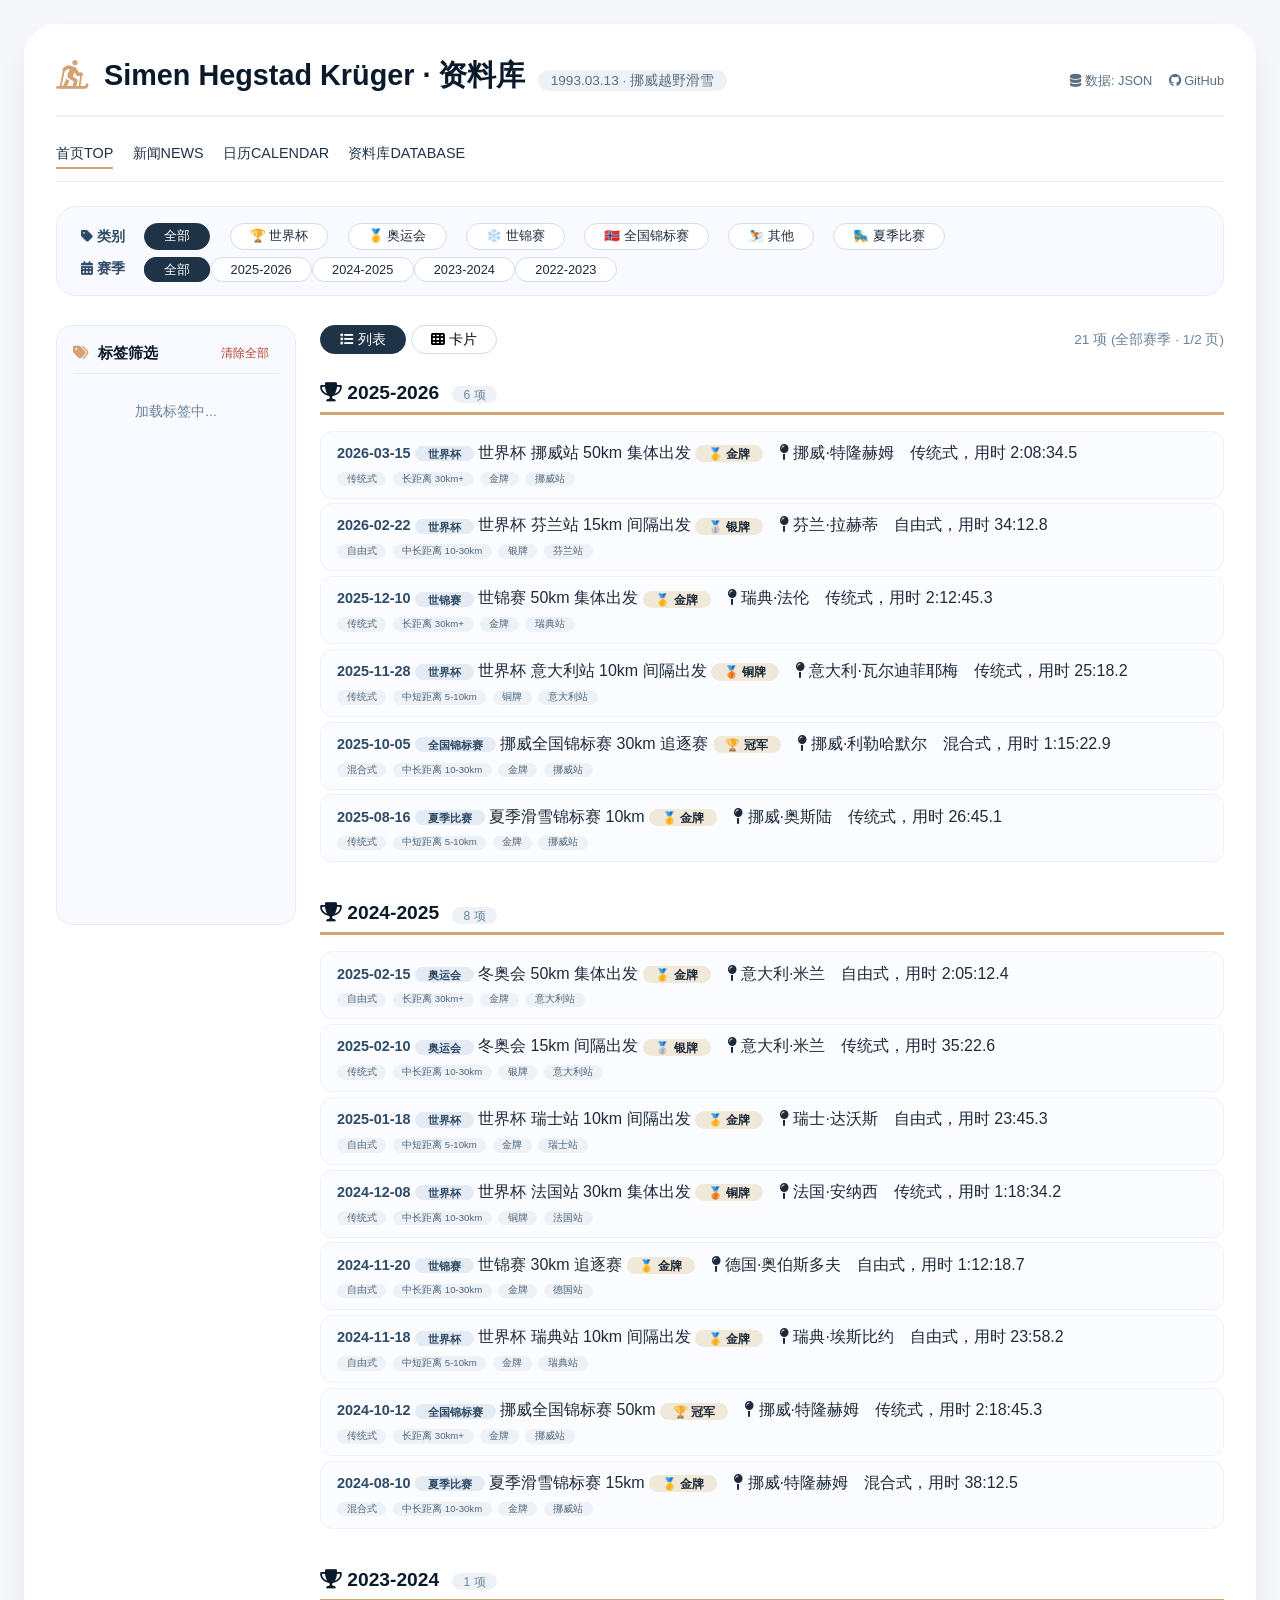
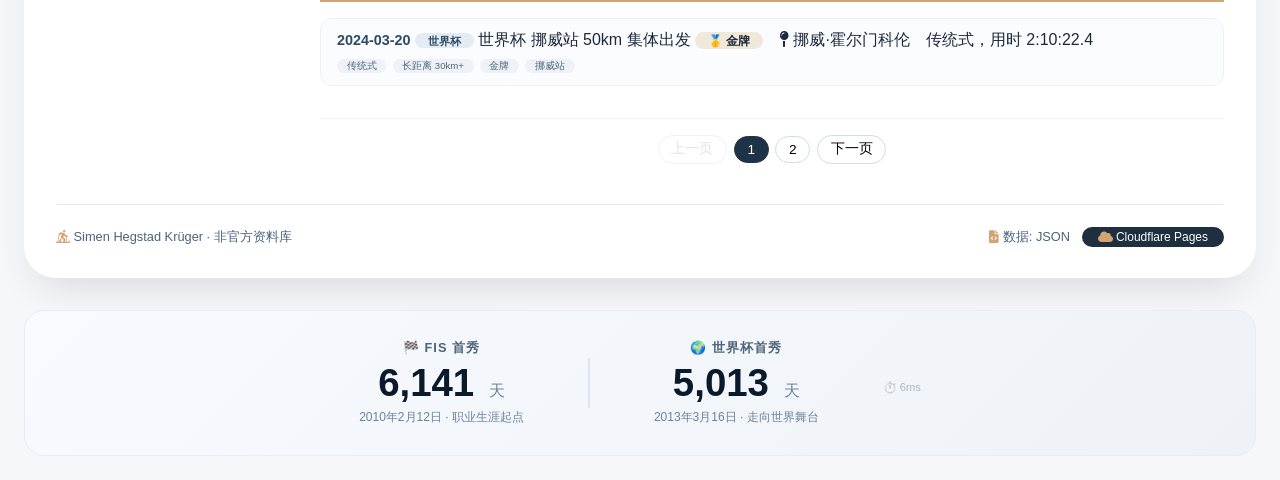
==== commit 2e87a3b5: "Update index.html" ====
--- a/index.html
+++ b/index.html
@@ -109,6 +109,15 @@
         <span class="career-stat-number" id="wc-days">计算中...</span>
         <span class="career-stat-desc">2013年3月16日 · 走向世界舞台</span>
     </div>
+    <!-- 在底部生涯统计旁边添加 -->
+<div class="render-time" id="render-time" style="
+    text-align: center;
+    font-size: 0.7rem;
+    color: #8a9db0;
+    margin-top: 0.5rem;
+    opacity: 0.7;
+">
+    ⏱️ 计算中...
 </div>
     <script src="script.js"></script>
 </body>
